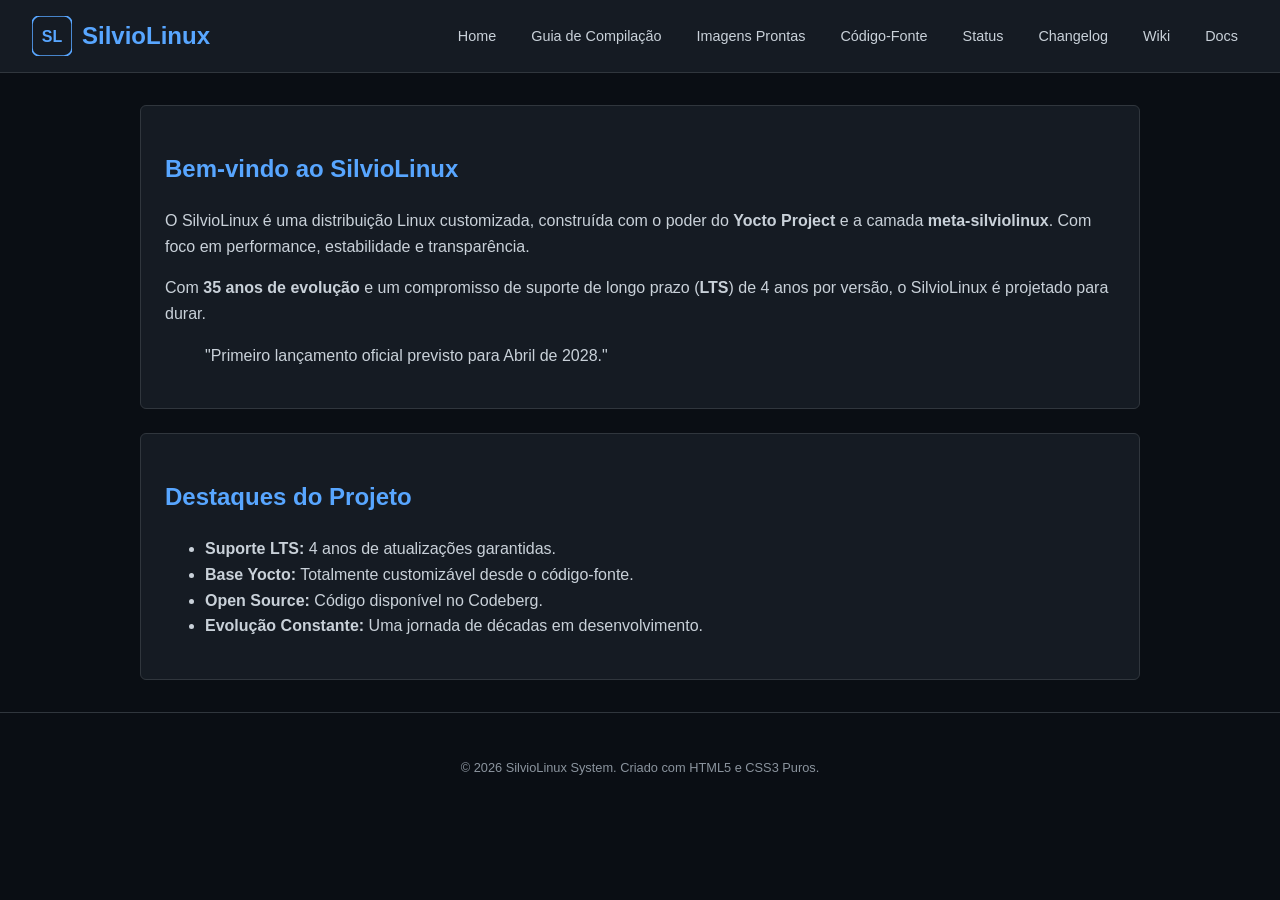
==== index.html @ 113509d0 "subi os arquivos do site" ====
<!DOCTYPE html>
<html lang="pt-br">
<head>
    <meta charset="UTF-8">
    <meta name="viewport" content="width=device-width, initial-scale=1.0">
    <title>SilvioLinux - Home</title>
    <link rel="stylesheet" href="css/style.css">
</head>
<body>
    <header>
        <a href="index.html" class="logo">
            <img src="img/logo.svg" alt="SL Logo" width="40">
            SilvioLinux
        </a>
        <nav>
            <ul>
                <li><a href="index.html">Home</a></li>
                <li><a href="compilation_guide.html">Guia de Compilação</a></li>
                <li><a href="download_images_precompileds.html">Imagens Prontas</a></li>
                <li><a href="download_sourcecode.html">Código-Fonte</a></li>
                <li><a href="status_silviolinux_versions.html">Status</a></li>
                <li><a href="changelog.html">Changelog</a></li>
                <li><a href="wiki.html">Wiki</a></li>
                <li><a href="docs.html">Docs</a></li>
            </ul>
        </nav>
    </header>

    <main>
        <section class="card">
            <h1>Bem-vindo ao SilvioLinux</h1>
            <p>O SilvioLinux é uma distribuição Linux customizada, construída com o poder do <strong>Yocto Project</strong> e a camada <strong>meta-silviolinux</strong>. Com foco em performance, estabilidade e transparência.</p>
            <p>Com <strong>35 anos de evolução</strong> e um compromisso de suporte de longo prazo (<strong>LTS</strong>) de 4 anos por versão, o SilvioLinux é projetado para durar.</p>
            <blockquote>"Primeiro lançamento oficial previsto para Abril de 2028."</blockquote>
        </section>

        <section class="card">
            <h2>Destaques do Projeto</h2>
            <ul>
                <li><strong>Suporte LTS:</strong> 4 anos de atualizações garantidas.</li>
                <li><strong>Base Yocto:</strong> Totalmente customizável desde o código-fonte.</li>
                <li><strong>Open Source:</strong> Código disponível no Codeberg.</li>
                <li><strong>Evolução Constante:</strong> Uma jornada de décadas em desenvolvimento.</li>
            </ul>
        </section>
    </main>

    <footer>
        <p>&copy; 2026 SilvioLinux System. Criado com HTML5 e CSS3 Puros.</p>
    </footer>
</body>
</html>
---- css/style.css ----
/* SilvioLinux Blue Dark Theme */
:root {
    --bg-color: #0a0e14;
    --header-bg: #151b23;
    --text-color: #c9d1d9;
    --accent-blue: #58a6ff;
    --accent-orange: #f0883e;
    --accent-red: #f85149;
    --border-color: #30363d;
    --nav-hover: #1f242c;
}

body {
    background-color: var(--bg-color);
    color: var(--text-color);
    font-family: -apple-system, BlinkMacSystemFont, "Segoe UI", Helvetica, Arial, sans-serif;
    margin: 0;
    line-height: 1.6;
}

header {
    background-color: var(--header-bg);
    border-bottom: 1px solid var(--border-color);
    padding: 1rem 2rem;
    display: flex;
    justify-content: space-between;
    align-items: center;
}

.logo {
    display: flex;
    align-items: center;
    gap: 10px;
    font-size: 1.5rem;
    font-weight: bold;
    color: var(--accent-blue);
    text-decoration: none;
}

nav ul {
    list-style: none;
    display: flex;
    gap: 15px;
    padding: 0;
    margin: 0;
    flex-wrap: wrap;
}

nav a {
    color: var(--text-color);
    text-decoration: none;
    font-size: 0.9rem;
    padding: 5px 10px;
    border-radius: 5px;
    transition: background 0.3s;
}

nav a:hover {
    background-color: var(--nav-hover);
    color: var(--accent-blue);
}

main {
    max-width: 1000px;
    margin: 2rem auto;
    padding: 0 2rem;
}

h1, h2, h3 {
    color: var(--accent-blue);
}

.card {
    background-color: var(--header-bg);
    border: 1px solid var(--border-color);
    border-radius: 6px;
    padding: 1.5rem;
    margin-bottom: 1.5rem;
}

table {
    width: 100%;
    border-collapse: collapse;
    margin: 1rem 0;
}

th, td {
    border: 1px solid var(--border-color);
    padding: 12px;
    text-align: left;
}

th {
    background-color: var(--nav-hover);
}

.status-active { color: var(--accent-blue); font-weight: bold; }
.status-eol { color: var(--accent-orange); font-weight: bold; }
.status-deprecated { color: var(--accent-red); font-weight: bold; }

footer {
    text-align: center;
    padding: 2rem;
    border-top: 1px solid var(--border-color);
    font-size: 0.8rem;
    color: #8b949e;
}

code {
    background-color: #161b22;
    padding: 2px 5px;
    border-radius: 3px;
    font-family: "SFMono-Regular", Consolas, "Liberation Mono", Menlo, monospace;
}

pre {
    background-color: #161b22;
    padding: 1rem;
    border-radius: 6px;
    overflow-x: auto;
    border: 1px solid var(--border-color);
}

.btn {
    display: inline-block;
    padding: 10px 20px;
    background-color: var(--accent-blue);
    color: #fff;
    text-decoration: none;
    border-radius: 6px;
    font-weight: bold;
    margin-top: 10px;
}

.btn:hover {
    background-color: #388bfd;
}
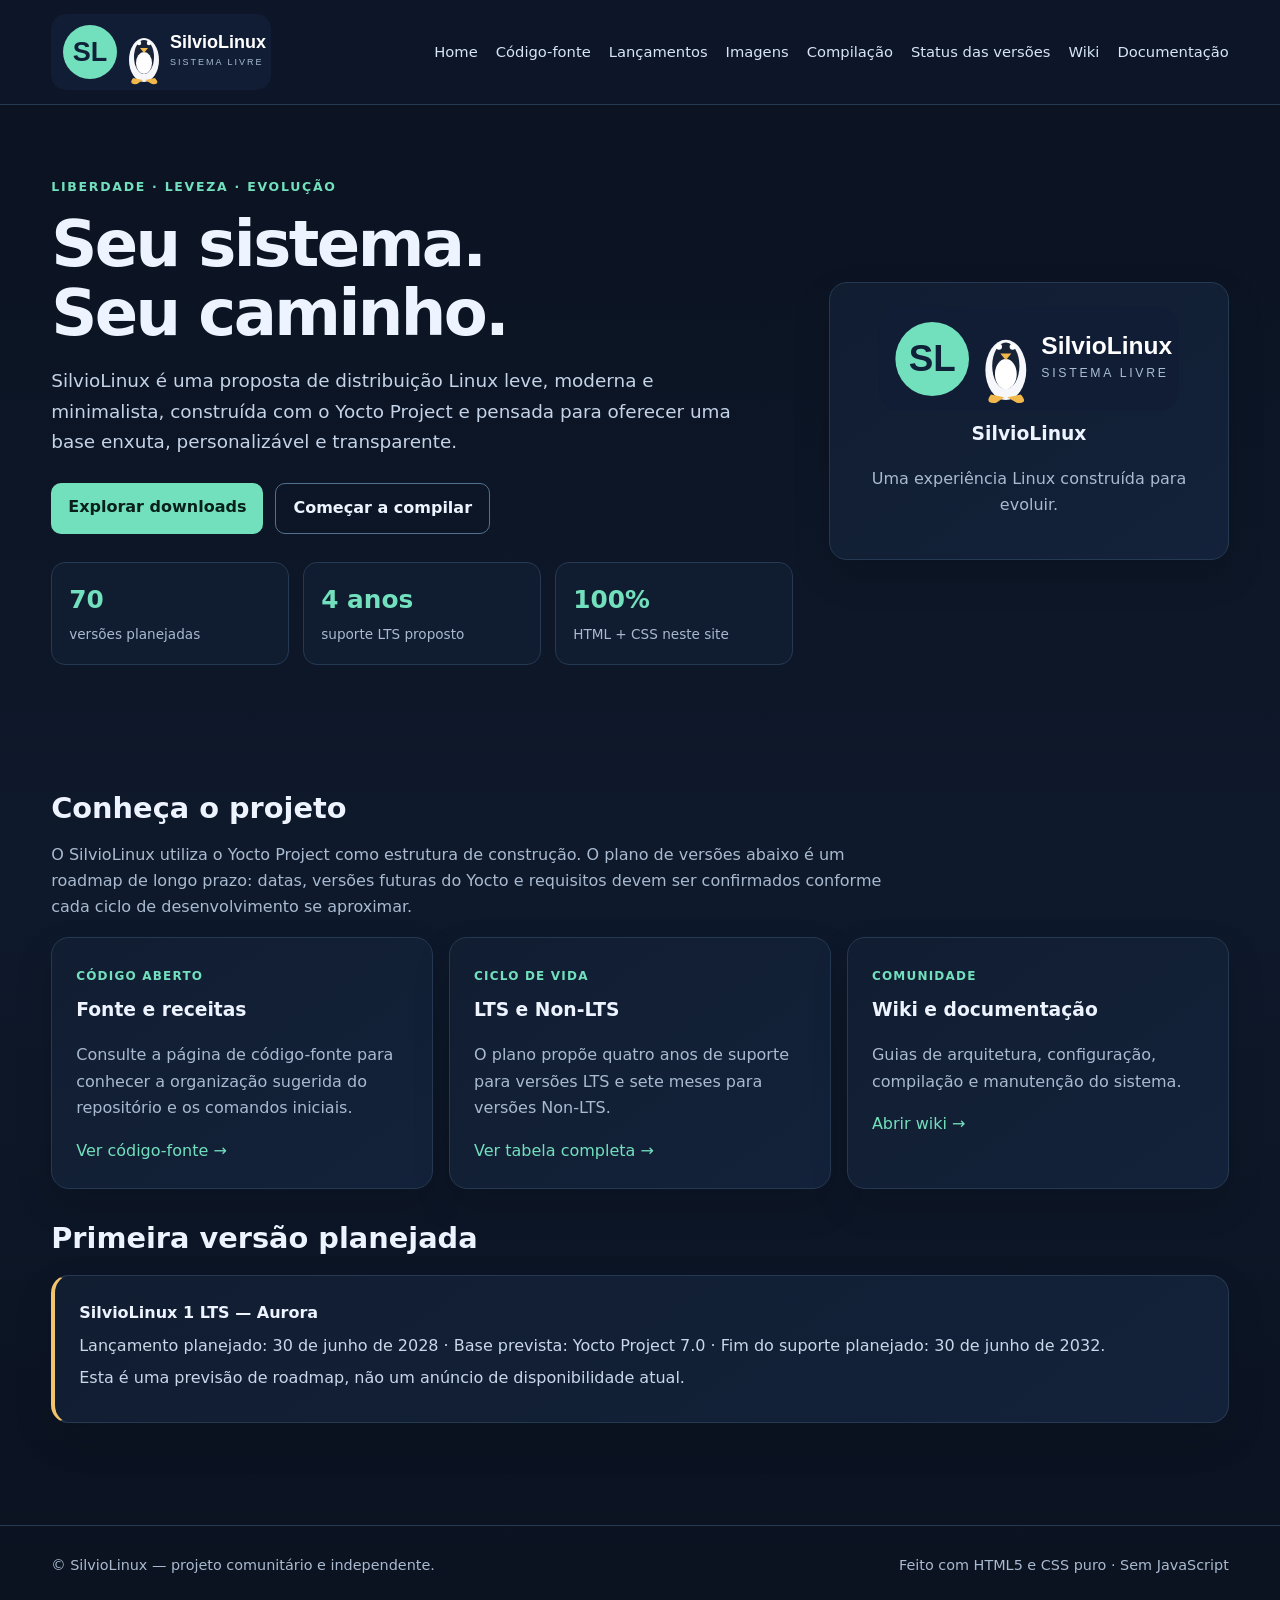
==== commit 7ee09bd6: "Add files via upload" ====
--- a/index.html
+++ b/index.html
@@ -1,52 +1,17 @@
-<!DOCTYPE html>
-<html lang="pt-br">
-<head>
-    <meta charset="UTF-8">
-    <meta name="viewport" content="width=device-width, initial-scale=1.0">
-    <title>SilvioLinux - Home</title>
-    <link rel="stylesheet" href="css/style.css">
-</head>
-<body>
-    <header>
-        <a href="index.html" class="logo">
-            <img src="img/logo.svg" alt="SL Logo" width="40">
-            SilvioLinux
-        </a>
-        <nav>
-            <ul>
-                <li><a href="index.html">Home</a></li>
-                <li><a href="compilation_guide.html">Guia de Compilação</a></li>
-                <li><a href="download_images_precompileds.html">Imagens Prontas</a></li>
-                <li><a href="download_sourcecode.html">Código-Fonte</a></li>
-                <li><a href="status_silviolinux_versions.html">Status</a></li>
-                <li><a href="changelog.html">Changelog</a></li>
-                <li><a href="wiki.html">Wiki</a></li>
-                <li><a href="docs.html">Docs</a></li>
-            </ul>
-        </nav>
-    </header>
-
-    <main>
-        <section class="card">
-            <h1>Bem-vindo ao SilvioLinux</h1>
-            <p>O SilvioLinux é uma distribuição Linux customizada, construída com o poder do <strong>Yocto Project</strong> e a camada <strong>meta-silviolinux</strong>. Com foco em performance, estabilidade e transparência.</p>
-            <p>Com <strong>35 anos de evolução</strong> e um compromisso de suporte de longo prazo (<strong>LTS</strong>) de 4 anos por versão, o SilvioLinux é projetado para durar.</p>
-            <blockquote>"Primeiro lançamento oficial previsto para Abril de 2028."</blockquote>
-        </section>
-
-        <section class="card">
-            <h2>Destaques do Projeto</h2>
-            <ul>
-                <li><strong>Suporte LTS:</strong> 4 anos de atualizações garantidas.</li>
-                <li><strong>Base Yocto:</strong> Totalmente customizável desde o código-fonte.</li>
-                <li><strong>Open Source:</strong> Código disponível no Codeberg.</li>
-                <li><strong>Evolução Constante:</strong> Uma jornada de décadas em desenvolvimento.</li>
-            </ul>
-        </section>
-    </main>
-
-    <footer>
-        <p>&copy; 2026 SilvioLinux System. Criado com HTML5 e CSS3 Puros.</p>
-    </footer>
-</body>
-</html>
+<!doctype html>
+<html lang="pt-BR">
+<head><meta charset="utf-8"><meta name="viewport" content="width=device-width, initial-scale=1">
+<meta name="description" content="Site oficial demonstrativo do SilvioLinux, sistema livre baseado no Yocto Project.">
+<title>Home | SilvioLinux</title><link rel="icon" href="assets/logo-silviolinux.svg" type="image/svg+xml"><link rel="stylesheet" href="assets/style.css"></head>
+<body><header class="topbar"><div class="wrap head"><a class="brand" href="index.html"><img src="assets/logo-silviolinux.svg" alt="SilvioLinux SL com Tux"></a><nav aria-label="Navegação principal"><a href="index.html" aria-current=page>Home</a><a href="download_sourcecode.html">Código-fonte</a><a href="changelog.html">Lançamentos</a><a href="download_images_precompileds.html">Imagens</a><a href="compilation_guide.html">Compilação</a><a href="status_silviolinux_versions.html">Status das versões</a><a href="wiki.html">Wiki</a><a href="docs.html">Documentação</a></nav></div></header>
+<section class="hero"><div class="wrap hero-grid"><div><div class="eyebrow">Liberdade · leveza · evolução</div>
+<h1>Seu sistema.<br>Seu caminho.</h1><p class="lead">SilvioLinux é uma proposta de distribuição Linux leve, moderna e minimalista, construída com o Yocto Project e pensada para oferecer uma base enxuta, personalizável e transparente.</p>
+<div class="actions"><a class="btn" href="download_images_precompileds.html">Explorar downloads</a><a class="btn secondary" href="compilation_guide.html">Começar a compilar</a></div>
+<div class="stats"><div class="stat"><strong>70</strong><span>versões planejadas</span></div><div class="stat"><strong>4 anos</strong><span>suporte LTS proposto</span></div><div class="stat"><strong>100%</strong><span>HTML + CSS neste site</span></div></div></div>
+<div class="hero-card"><img src="assets/logo-silviolinux.svg" alt="Marca SilvioLinux e mascote Tux"><h3>SilvioLinux</h3><p class="muted">Uma experiência Linux construída para evoluir.</p></div></div></section>
+<main class="wrap"><section class="section"><h2>Conheça o projeto</h2><p class="section-intro">O SilvioLinux utiliza o Yocto Project como estrutura de construção. O plano de versões abaixo é um roadmap de longo prazo: datas, versões futuras do Yocto e requisitos devem ser confirmados conforme cada ciclo de desenvolvimento se aproximar.</p>
+<div class="grid"><article class="card"><span class="tag">Código aberto</span><h3>Fonte e receitas</h3><p>Consulte a página de código-fonte para conhecer a organização sugerida do repositório e os comandos iniciais.</p><p><a href="download_sourcecode.html">Ver código-fonte →</a></p></article>
+<article class="card"><span class="tag">Ciclo de vida</span><h3>LTS e Non-LTS</h3><p>O plano propõe quatro anos de suporte para versões LTS e sete meses para versões Non-LTS.</p><p><a href="status_silviolinux_versions.html">Ver tabela completa →</a></p></article>
+<article class="card"><span class="tag">Comunidade</span><h3>Wiki e documentação</h3><p>Guias de arquitetura, configuração, compilação e manutenção do sistema.</p><p><a href="wiki.html">Abrir wiki →</a></p></article></div></section>
+<section class="section"><h2>Primeira versão planejada</h2><div class="notice"><strong>SilvioLinux 1 LTS — Aurora</strong><p>Lançamento planejado: 30 de junho de 2028 · Base prevista: Yocto Project 7.0 · Fim do suporte planejado: 30 de junho de 2032.</p><p>Esta é uma previsão de roadmap, não um anúncio de disponibilidade atual.</p></div></section></main>
+<footer><div class="wrap foot"><span>© SilvioLinux — projeto comunitário e independente.</span><span>Feito com HTML5 e CSS puro · Sem JavaScript</span></div></footer></body></html>
--- a/assets/style.css
+++ b/assets/style.css
@@ -0,0 +1,19 @@
+
+:root{--bg:#0b1220;--panel:#111d31;--panel2:#17263e;--text:#edf4ff;--muted:#a9bad0;--line:#263953;--mint:#72e0bd;--blue:#75aaff;--gold:#f2c46d}
+*{box-sizing:border-box}html{scroll-behavior:smooth}body{margin:0;background:linear-gradient(180deg,#0b1220,#0e192b 55%,#0b1220);color:var(--text);font:16px/1.65 system-ui,-apple-system,"Segoe UI",sans-serif}
+a{color:var(--mint);text-decoration:none}a:hover{text-decoration:underline}a:focus,button:focus{outline:3px solid var(--gold);outline-offset:3px}
+.wrap{width:min(1180px,92%);margin:auto}.topbar{border-bottom:1px solid var(--line);background:#0c1628}.head{display:flex;align-items:center;justify-content:space-between;gap:24px;padding:14px 0}.brand img{display:block;width:220px;height:76px}
+nav{display:flex;flex-wrap:wrap;gap:8px 18px;justify-content:flex-end}nav a{font-size:.92rem;color:#d7e5f7}
+.hero{padding:72px 0 58px}.hero-grid{display:grid;grid-template-columns:1.3fr .7fr;gap:36px;align-items:center}.eyebrow{color:var(--mint);font-weight:700;letter-spacing:.14em;text-transform:uppercase;font-size:.78rem}
+h1{font-size:clamp(2.3rem,5vw,4.4rem);line-height:1.08;margin:12px 0 18px;letter-spacing:-.04em}h2{font-size:1.8rem;line-height:1.2;margin:0 0 16px}h3{margin:0 0 8px}.lead{font-size:1.15rem;color:#c4d3e7;max-width:720px}.hero-card,.card,.notice{background:linear-gradient(145deg,var(--panel),#13223a);border:1px solid var(--line);border-radius:18px;padding:24px;box-shadow:0 16px 38px #0002}
+.hero-card{text-align:center}.hero-card img{width:min(100%,300px);height:auto}.stats{display:grid;grid-template-columns:repeat(3,1fr);gap:14px;margin-top:28px}.stat{padding:17px;border:1px solid var(--line);border-radius:14px;background:#101c30}.stat strong{display:block;font-size:1.55rem;color:var(--mint)}.stat span{font-size:.85rem;color:var(--muted)}
+.actions{display:flex;flex-wrap:wrap;gap:12px;margin-top:26px}.btn{display:inline-block;padding:11px 17px;border-radius:10px;background:var(--mint);color:#082018;font-weight:800}.btn.secondary{background:transparent;border:1px solid #54708f;color:var(--text)}
+main{padding:36px 0 70px}.section{margin:32px 0}.section-intro{color:var(--muted);max-width:850px}.grid{display:grid;grid-template-columns:repeat(3,1fr);gap:16px}.card p{color:var(--muted);margin-bottom:0}.card .tag{display:inline-block;color:var(--mint);font-size:.75rem;font-weight:800;letter-spacing:.1em;text-transform:uppercase;margin-bottom:9px}
+.page-head{padding:48px 0 24px}.page-head h1{font-size:clamp(2rem,4vw,3.2rem)}.crumb{color:var(--muted);font-size:.9rem}
+.notice{border-left:4px solid var(--gold);margin:20px 0}.notice p{margin:6px 0;color:#c9d7e9}
+.table-wrap{overflow-x:auto;border:1px solid var(--line);border-radius:14px;background:#101b2e}table{width:100%;border-collapse:collapse;min-width:1120px;font-size:.88rem}th,td{padding:11px 12px;border-bottom:1px solid var(--line);text-align:left;vertical-align:top}th{background:#192a43;color:#dceaff;position:sticky;top:0}tbody tr:hover{background:#172740}.pill{display:inline-block;border-radius:99px;padding:2px 9px;font-size:.75rem;font-weight:800}.lts{background:#1e5a4a;color:#a9ffe0}.non{background:#354b6d;color:#d5e5ff}
+pre,code{font-family:ui-monospace,SFMono-Regular,Consolas,monospace}pre{white-space:pre-wrap;overflow-wrap:anywhere;background:#07101e;border:1px solid var(--line);padding:16px;border-radius:12px;color:#d6e8ff}
+footer{border-top:1px solid var(--line);padding:28px 0;color:var(--muted);font-size:.9rem}.foot{display:flex;justify-content:space-between;gap:18px;flex-wrap:wrap}
+ul{padding-left:22px}li{margin:6px 0}.muted{color:var(--muted)}.two-col{display:grid;grid-template-columns:1fr 1fr;gap:18px}
+@media(max-width:800px){.head{align-items:flex-start;flex-direction:column}.hero-grid,.grid,.two-col{grid-template-columns:1fr}.hero{padding-top:42px}.stats{grid-template-columns:1fr}.hero-card{max-width:420px}}
+@media(prefers-reduced-motion:reduce){html{scroll-behavior:auto}}
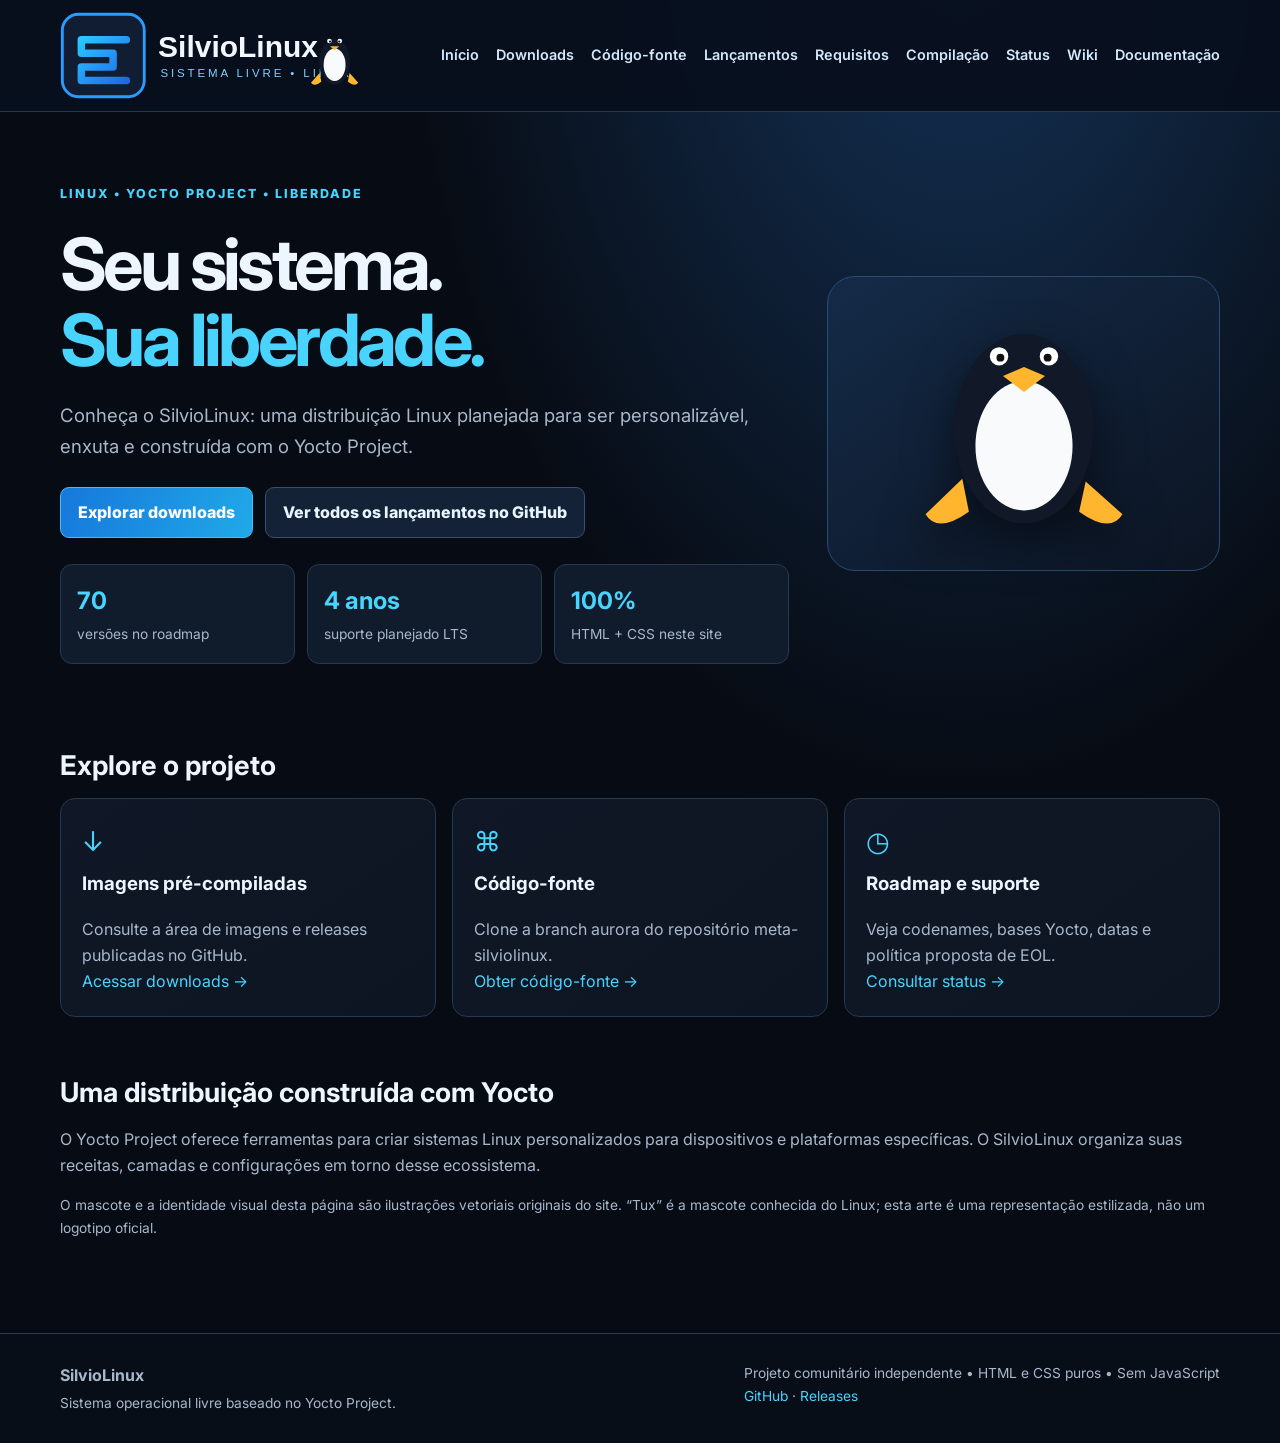
==== commit d2802d56: "Add files via upload" ====
--- a/index.html
+++ b/index.html
@@ -1,17 +1,10 @@
 <!doctype html>
-<html lang="pt-BR">
-<head><meta charset="utf-8"><meta name="viewport" content="width=device-width, initial-scale=1">
-<meta name="description" content="Site oficial demonstrativo do SilvioLinux, sistema livre baseado no Yocto Project.">
-<title>Home | SilvioLinux</title><link rel="icon" href="assets/logo-silviolinux.svg" type="image/svg+xml"><link rel="stylesheet" href="assets/style.css"></head>
-<body><header class="topbar"><div class="wrap head"><a class="brand" href="index.html"><img src="assets/logo-silviolinux.svg" alt="SilvioLinux SL com Tux"></a><nav aria-label="Navegação principal"><a href="index.html" aria-current=page>Home</a><a href="download_sourcecode.html">Código-fonte</a><a href="changelog.html">Lançamentos</a><a href="download_images_precompileds.html">Imagens</a><a href="compilation_guide.html">Compilação</a><a href="status_silviolinux_versions.html">Status das versões</a><a href="wiki.html">Wiki</a><a href="docs.html">Documentação</a></nav></div></header>
-<section class="hero"><div class="wrap hero-grid"><div><div class="eyebrow">Liberdade · leveza · evolução</div>
-<h1>Seu sistema.<br>Seu caminho.</h1><p class="lead">SilvioLinux é uma proposta de distribuição Linux leve, moderna e minimalista, construída com o Yocto Project e pensada para oferecer uma base enxuta, personalizável e transparente.</p>
-<div class="actions"><a class="btn" href="download_images_precompileds.html">Explorar downloads</a><a class="btn secondary" href="compilation_guide.html">Começar a compilar</a></div>
-<div class="stats"><div class="stat"><strong>70</strong><span>versões planejadas</span></div><div class="stat"><strong>4 anos</strong><span>suporte LTS proposto</span></div><div class="stat"><strong>100%</strong><span>HTML + CSS neste site</span></div></div></div>
-<div class="hero-card"><img src="assets/logo-silviolinux.svg" alt="Marca SilvioLinux e mascote Tux"><h3>SilvioLinux</h3><p class="muted">Uma experiência Linux construída para evoluir.</p></div></div></section>
-<main class="wrap"><section class="section"><h2>Conheça o projeto</h2><p class="section-intro">O SilvioLinux utiliza o Yocto Project como estrutura de construção. O plano de versões abaixo é um roadmap de longo prazo: datas, versões futuras do Yocto e requisitos devem ser confirmados conforme cada ciclo de desenvolvimento se aproximar.</p>
-<div class="grid"><article class="card"><span class="tag">Código aberto</span><h3>Fonte e receitas</h3><p>Consulte a página de código-fonte para conhecer a organização sugerida do repositório e os comandos iniciais.</p><p><a href="download_sourcecode.html">Ver código-fonte →</a></p></article>
-<article class="card"><span class="tag">Ciclo de vida</span><h3>LTS e Non-LTS</h3><p>O plano propõe quatro anos de suporte para versões LTS e sete meses para versões Non-LTS.</p><p><a href="status_silviolinux_versions.html">Ver tabela completa →</a></p></article>
-<article class="card"><span class="tag">Comunidade</span><h3>Wiki e documentação</h3><p>Guias de arquitetura, configuração, compilação e manutenção do sistema.</p><p><a href="wiki.html">Abrir wiki →</a></p></article></div></section>
-<section class="section"><h2>Primeira versão planejada</h2><div class="notice"><strong>SilvioLinux 1 LTS — Aurora</strong><p>Lançamento planejado: 30 de junho de 2028 · Base prevista: Yocto Project 7.0 · Fim do suporte planejado: 30 de junho de 2032.</p><p>Esta é uma previsão de roadmap, não um anúncio de disponibilidade atual.</p></div></section></main>
-<footer><div class="wrap foot"><span>© SilvioLinux — projeto comunitário e independente.</span><span>Feito com HTML5 e CSS puro · Sem JavaScript</span></div></footer></body></html>+<html lang="pt-BR"><head><meta charset="utf-8"><meta name="viewport" content="width=device-width, initial-scale=1">
+<meta name="description" content="Site oficial do SilvioLinux em português brasileiro."><meta name="theme-color" content="#070b13"><title>Início | SilvioLinux</title>
+<link rel="icon" type="image/svg+xml" href="assets/favicon.svg"><link rel="stylesheet" href="css/style.css"></head>
+<body><header><div class="wrap top"><a class="brand" href="index.html" aria-label="SilvioLinux - página inicial"><img src="assets/logo-silviolinux.svg" alt="Logo SilvioLinux SL com mascote Tux"></a><nav aria-label="Navegação principal"><a href="index.html">Início</a><a href="download_images_precompileds.html">Downloads</a><a href="download_sourcecode.html">Código-fonte</a><a href="changelog.html">Lançamentos</a><a href="requirements.html">Requisitos</a><a href="compilation_guide.html">Compilação</a><a href="status_silviolinux_versions.html">Status</a><a href="wiki.html">Wiki</a><a href="docs.html">Documentação</a></nav></div></header><main class="wrap"><div class="hero"><div><div class="eyebrow">Linux • Yocto Project • Liberdade</div><h1>Seu sistema.<br><span style="color:#48d4ff">Sua liberdade.</span></h1><p class="lead">Conheça o SilvioLinux: uma distribuição Linux planejada para ser personalizável, enxuta e construída com o Yocto Project.</p><div class="actions"><a class="btn" href="download_images_precompileds.html">Explorar downloads</a><a class="btn secondary" href="https://github.com/silvionetoes627/meta-silviolinux/releases">Ver todos os lançamentos no GitHub</a></div><div class="stats"><div class="stat"><strong>70</strong><span class="small">versões no roadmap</span></div><div class="stat"><strong>4 anos</strong><span class="small">suporte planejado LTS</span></div><div class="stat"><strong>100%</strong><span class="small">HTML + CSS neste site</span></div></div></div><div class="mascot"><img src="assets/tux-silviolinux.svg" alt="Mascote pinguim do SilvioLinux"></div></div>
+<section><h2>Explore o projeto</h2><div class="grid">
+<div class="card"><div class="symbol">↓</div><h3>Imagens pré-compiladas</h3><p>Consulte a área de imagens e releases publicadas no GitHub.</p><a href="download_images_precompileds.html">Acessar downloads →</a></div>
+<div class="card"><div class="symbol">⌘</div><h3>Código-fonte</h3><p>Clone a branch aurora do repositório meta-silviolinux.</p><a href="download_sourcecode.html">Obter código-fonte →</a></div>
+<div class="card"><div class="symbol">◷</div><h3>Roadmap e suporte</h3><p>Veja codenames, bases Yocto, datas e política proposta de EOL.</p><a href="status_silviolinux_versions.html">Consultar status →</a></div></div></section>
+<section><h2>Uma distribuição construída com Yocto</h2><p>O Yocto Project oferece ferramentas para criar sistemas Linux personalizados para dispositivos e plataformas específicas. O SilvioLinux organiza suas receitas, camadas e configurações em torno desse ecossistema.</p><p class="small">O mascote e a identidade visual desta página são ilustrações vetoriais originais do site. “Tux” é a mascote conhecida do Linux; esta arte é uma representação estilizada, não um logotipo oficial.</p></section></main><footer><div class="wrap foot"><div><strong>SilvioLinux</strong><br><span class="small">Sistema operacional livre baseado no Yocto Project.</span></div><div class="small">Projeto comunitário independente • HTML e CSS puros • Sem JavaScript<br><a href="https://github.com/silvionetoes627/meta-silviolinux">GitHub</a> · <a href="https://github.com/silvionetoes627/meta-silviolinux/releases">Releases</a></div></div></footer></body></html>
--- a/css/style.css
+++ b/css/style.css
@@ -0,0 +1,18 @@
+@import url('https://fonts.googleapis.com/css2?family=Inter:wght@400;500;600;700;800&display=swap');
+:root{color-scheme:dark;--bg:#070b13;--panel:#101827;--panel2:#142238;--line:#263951;--text:#edf5ff;--muted:#a8b8cc;--blue:#2196f3;--cyan:#48d4ff;--green:#48d597;--gold:#ffc766}
+*{box-sizing:border-box}html{scroll-behavior:smooth}body{margin:0;background:radial-gradient(ellipse at 75% -10%,#15355b 0,transparent 42%),var(--bg);color:var(--text);font:16px/1.65 Inter,system-ui,sans-serif}
+a{color:var(--cyan);text-decoration:none}a:hover{text-decoration:underline;color:#fff}.wrap{width:min(1160px,92%);margin:auto}
+header{border-bottom:1px solid var(--line);background:#080f1deF;position:sticky;top:0;z-index:5;backdrop-filter:blur(12px)}
+.top{display:flex;align-items:center;justify-content:space-between;gap:24px;padding:12px 0}.brand img{display:block;width:min(300px,55vw);height:auto}
+nav{display:flex;flex-wrap:wrap;gap:7px 17px;justify-content:flex-end}nav a{font-size:.9rem;color:#d5e7fa;font-weight:600}
+.hero{padding:72px 0 56px;display:grid;grid-template-columns:1.3fr .7fr;gap:38px;align-items:center}.eyebrow{color:var(--cyan);font-weight:800;text-transform:uppercase;letter-spacing:.16em;font-size:.78rem}
+h1{font-size:clamp(2.4rem,6vw,4.5rem);line-height:1.06;letter-spacing:-.05em;margin:.3em 0}h2{font-size:1.7rem;line-height:1.2;margin:0 0 16px}h3{margin:.2em 0 .5em}p{color:var(--muted)}.lead{font-size:1.16rem;max-width:720px}
+.actions{display:flex;flex-wrap:wrap;gap:12px;margin:26px 0}.btn{display:inline-block;padding:11px 17px;border-radius:9px;background:linear-gradient(110deg,#1678db,#20a9e8);color:white;font-weight:800;border:1px solid #49baff}.btn.secondary{background:#142238;border-color:#35516f;color:#e6f5ff}.btn:hover{text-decoration:none;filter:brightness(1.15)}
+.mascot{display:flex;justify-content:center;align-items:center;background:linear-gradient(145deg,#142b48,#0c1422);border:1px solid #2b4c70;border-radius:28px;padding:28px;min-height:280px}.mascot img{width:min(210px,75%);filter:drop-shadow(0 18px 24px #0008)}
+section{padding:30px 0}.grid{display:grid;grid-template-columns:repeat(3,1fr);gap:16px}.card{background:linear-gradient(145deg,var(--panel),#0d1522);border:1px solid var(--line);border-radius:15px;padding:21px}.card p{margin-bottom:0}.card .symbol{font-size:1.7rem;color:var(--cyan)}
+.pagehead{padding:46px 0 22px}.pagehead h1{font-size:clamp(2.1rem,4vw,3.2rem)}.notice{border-left:4px solid var(--gold);background:#211c13;padding:14px 18px;border-radius:0 10px 10px 0;color:#f7e4bd;margin:18px 0}.note{border-left:4px solid var(--cyan);background:#102237;padding:14px 18px;border-radius:0 10px 10px 0;color:#d6eaff;margin:18px 0}
+.table-wrap{overflow-x:auto;border:1px solid var(--line);border-radius:12px;margin:18px 0 30px;background:#0c1420}table{border-collapse:collapse;width:100%;min-width:760px;font-size:.9rem}th,td{text-align:left;padding:11px 13px;border-bottom:1px solid #203047;vertical-align:top}th{background:#172840;color:#e9f6ff;position:sticky;top:0}tr:hover td{background:#111f31}.tag{display:inline-block;border-radius:30px;padding:2px 9px;font-size:.75rem;font-weight:800}.lts{background:#164b3d;color:#a9ffdc}.non{background:#3b304e;color:#e4d0ff}
+pre,code{font-family:ui-monospace,SFMono-Regular,Consolas,monospace}pre{overflow:auto;padding:18px;background:#050a11;border:1px solid var(--line);border-radius:10px;color:#b9f3d7}code{color:#9ee7ff}
+footer{border-top:1px solid var(--line);margin-top:50px;padding:28px 0;color:var(--muted);background:#080e18}footer .foot{display:flex;justify-content:space-between;gap:20px;flex-wrap:wrap}
+ul{color:var(--muted)}li{margin:.35em 0}.small{font-size:.86rem;color:var(--muted)}.stats{display:grid;grid-template-columns:repeat(3,1fr);gap:12px;margin-top:22px}.stat{padding:16px;border:1px solid var(--line);border-radius:12px;background:#101c2c}.stat strong{display:block;font-size:1.5rem;color:var(--cyan)}
+@media(max-width:780px){.top{align-items:flex-start;flex-direction:column}.hero{grid-template-columns:1fr;padding-top:44px}.grid{grid-template-columns:1fr}.stats{grid-template-columns:1fr}nav{justify-content:flex-start}.mascot{min-height:200px}}
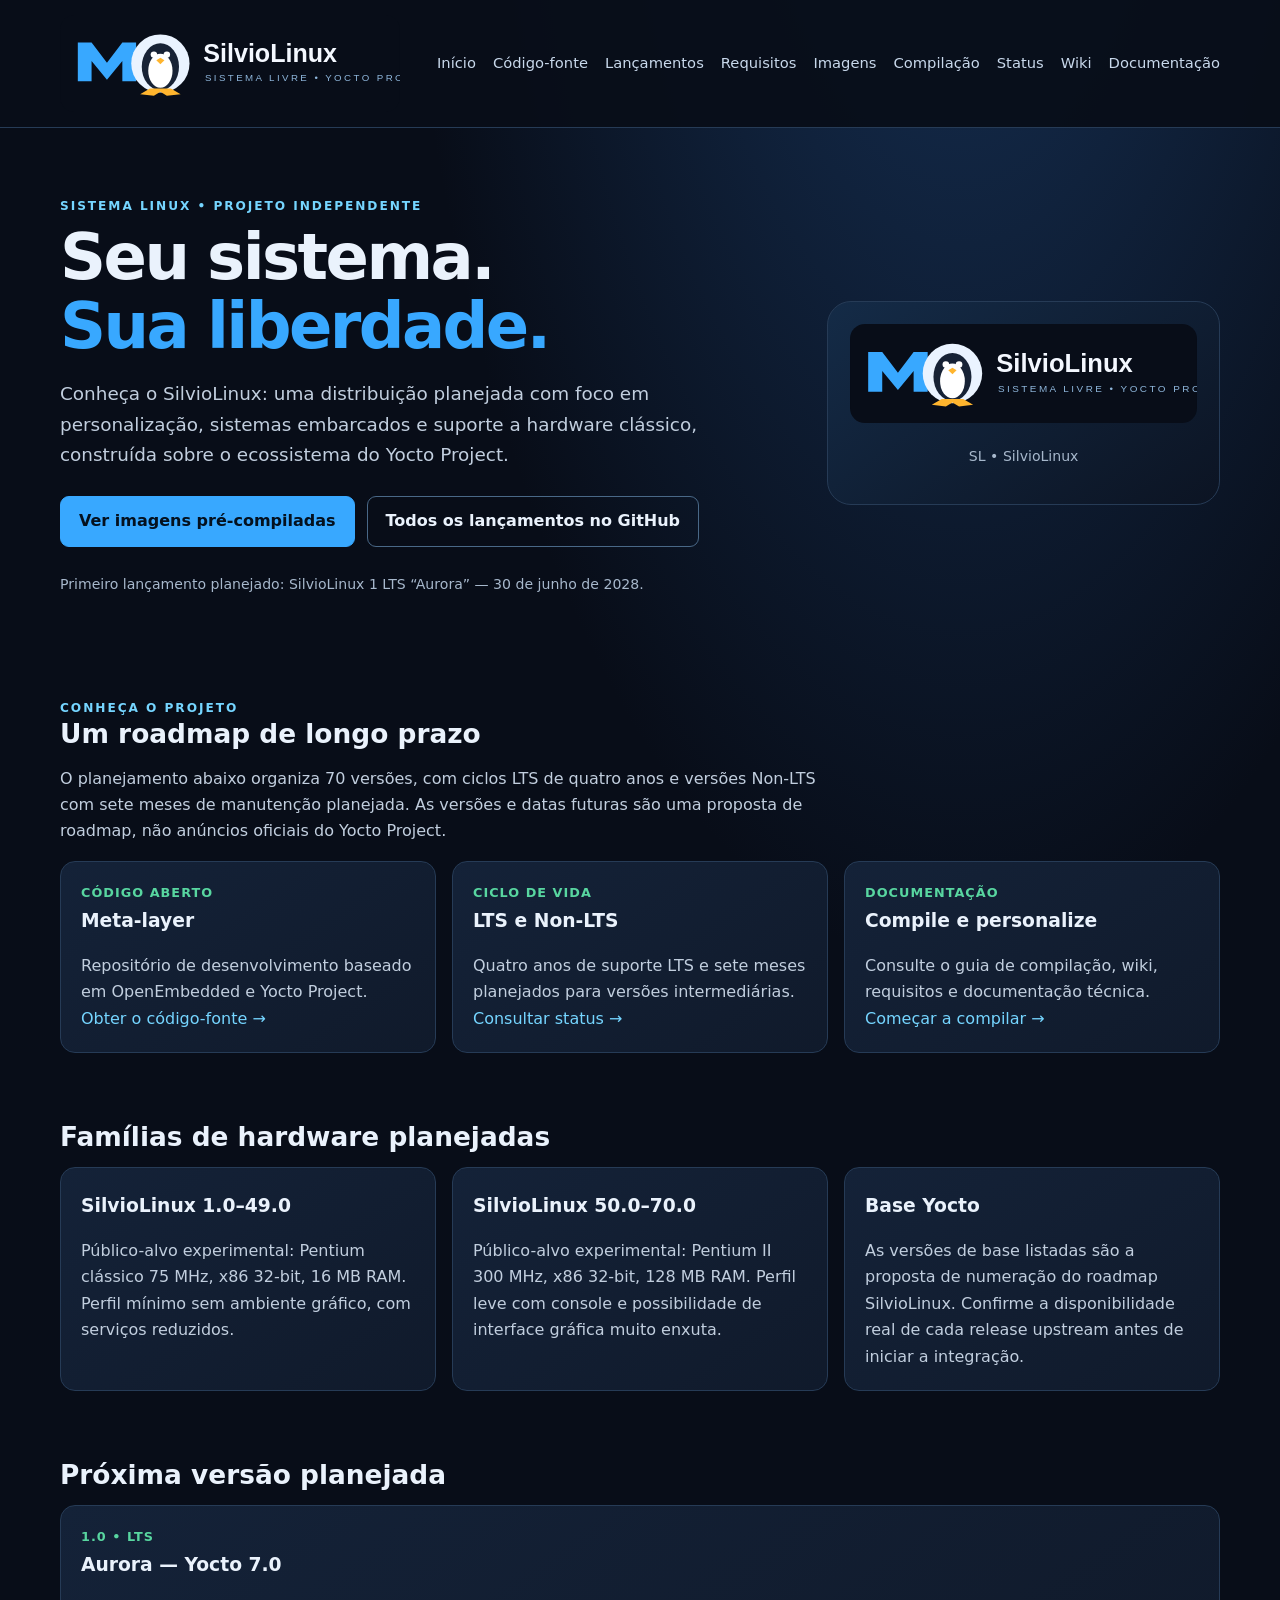
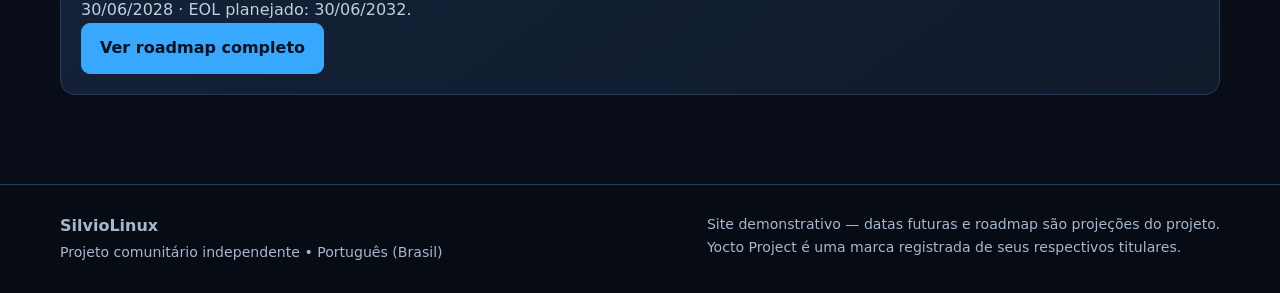
==== commit 5b6f457e: "Add files via upload" ====
--- a/index.html
+++ b/index.html
@@ -1,10 +1,8 @@
 <!doctype html>
-<html lang="pt-BR"><head><meta charset="utf-8"><meta name="viewport" content="width=device-width, initial-scale=1">
-<meta name="description" content="Site oficial do SilvioLinux em português brasileiro."><meta name="theme-color" content="#070b13"><title>Início | SilvioLinux</title>
-<link rel="icon" type="image/svg+xml" href="assets/favicon.svg"><link rel="stylesheet" href="css/style.css"></head>
-<body><header><div class="wrap top"><a class="brand" href="index.html" aria-label="SilvioLinux - página inicial"><img src="assets/logo-silviolinux.svg" alt="Logo SilvioLinux SL com mascote Tux"></a><nav aria-label="Navegação principal"><a href="index.html">Início</a><a href="download_images_precompileds.html">Downloads</a><a href="download_sourcecode.html">Código-fonte</a><a href="changelog.html">Lançamentos</a><a href="requirements.html">Requisitos</a><a href="compilation_guide.html">Compilação</a><a href="status_silviolinux_versions.html">Status</a><a href="wiki.html">Wiki</a><a href="docs.html">Documentação</a></nav></div></header><main class="wrap"><div class="hero"><div><div class="eyebrow">Linux • Yocto Project • Liberdade</div><h1>Seu sistema.<br><span style="color:#48d4ff">Sua liberdade.</span></h1><p class="lead">Conheça o SilvioLinux: uma distribuição Linux planejada para ser personalizável, enxuta e construída com o Yocto Project.</p><div class="actions"><a class="btn" href="download_images_precompileds.html">Explorar downloads</a><a class="btn secondary" href="https://github.com/silvionetoes627/meta-silviolinux/releases">Ver todos os lançamentos no GitHub</a></div><div class="stats"><div class="stat"><strong>70</strong><span class="small">versões no roadmap</span></div><div class="stat"><strong>4 anos</strong><span class="small">suporte planejado LTS</span></div><div class="stat"><strong>100%</strong><span class="small">HTML + CSS neste site</span></div></div></div><div class="mascot"><img src="assets/tux-silviolinux.svg" alt="Mascote pinguim do SilvioLinux"></div></div>
-<section><h2>Explore o projeto</h2><div class="grid">
-<div class="card"><div class="symbol">↓</div><h3>Imagens pré-compiladas</h3><p>Consulte a área de imagens e releases publicadas no GitHub.</p><a href="download_images_precompileds.html">Acessar downloads →</a></div>
-<div class="card"><div class="symbol">⌘</div><h3>Código-fonte</h3><p>Clone a branch aurora do repositório meta-silviolinux.</p><a href="download_sourcecode.html">Obter código-fonte →</a></div>
-<div class="card"><div class="symbol">◷</div><h3>Roadmap e suporte</h3><p>Veja codenames, bases Yocto, datas e política proposta de EOL.</p><a href="status_silviolinux_versions.html">Consultar status →</a></div></div></section>
-<section><h2>Uma distribuição construída com Yocto</h2><p>O Yocto Project oferece ferramentas para criar sistemas Linux personalizados para dispositivos e plataformas específicas. O SilvioLinux organiza suas receitas, camadas e configurações em torno desse ecossistema.</p><p class="small">O mascote e a identidade visual desta página são ilustrações vetoriais originais do site. “Tux” é a mascote conhecida do Linux; esta arte é uma representação estilizada, não um logotipo oficial.</p></section></main><footer><div class="wrap foot"><div><strong>SilvioLinux</strong><br><span class="small">Sistema operacional livre baseado no Yocto Project.</span></div><div class="small">Projeto comunitário independente • HTML e CSS puros • Sem JavaScript<br><a href="https://github.com/silvionetoes627/meta-silviolinux">GitHub</a> · <a href="https://github.com/silvionetoes627/meta-silviolinux/releases">Releases</a></div></div></footer></body></html>+<html lang="pt-BR"><head><meta charset="utf-8"><meta name="viewport" content="width=device-width,initial-scale=1"><meta name="description" content="Site oficial do projeto SilvioLinux."><title>Início | SilvioLinux</title><link rel="icon" type="image/svg+xml" href="favicon.svg"><link rel="stylesheet" href="style.css"></head>
+<body><header><div class="container head"><a class="brand" href="index.html"><img src="assets/logo-silviolinux.svg" alt="SilvioLinux — logo SL com o mascote Tux"></a><nav aria-label="Navegação principal"><a href="index.html">Início</a><a href="download_sourcecode.html">Código-fonte</a><a href="changelog.html">Lançamentos</a><a href="requirements.html">Requisitos</a><a href="download_images_precompileds.html">Imagens</a><a href="compilation_guide.html">Compilação</a><a href="status_silviolinux_versions.html">Status</a><a href="wiki.html">Wiki</a><a href="docs.html">Documentação</a></nav></div></header>
+<main class="container">
+<div class="hero"><div><div class="eyebrow">Sistema Linux • Projeto independente</div><h1>Seu sistema.<br><span style="color:var(--blue)">Sua liberdade.</span></h1><p class="lead">Conheça o SilvioLinux: uma distribuição planejada com foco em personalização, sistemas embarcados e suporte a hardware clássico, construída sobre o ecossistema do Yocto Project.</p><div class="actions"><a class="btn" href="download_images_precompileds.html">Ver imagens pré-compiladas</a><a class="btn secondary" href="https://github.com/silvionetoes627/meta-silviolinux/releases">Todos os lançamentos no GitHub</a></div><p class="small">Primeiro lançamento planejado: SilvioLinux 1 LTS “Aurora” — 30 de junho de 2028.</p></div><div class="hero-art"><img src="assets/logo-silviolinux.svg" alt="Logo do SilvioLinux com símbolo SL e Tux"><p class="small">SL • SilvioLinux</p></div></div>
+<section><div class="section-intro"><div class="eyebrow">Conheça o projeto</div><h2>Um roadmap de longo prazo</h2><p>O planejamento abaixo organiza 70 versões, com ciclos LTS de quatro anos e versões Non-LTS com sete meses de manutenção planejada. As versões e datas futuras são uma proposta de roadmap, não anúncios oficiais do Yocto Project.</p></div><div class="cards"><article class="card"><div class="tag">Código aberto</div><h3>Meta-layer</h3><p>Repositório de desenvolvimento baseado em OpenEmbedded e Yocto Project.</p><a href="download_sourcecode.html">Obter o código-fonte →</a></article><article class="card"><div class="tag">Ciclo de vida</div><h3>LTS e Non-LTS</h3><p>Quatro anos de suporte LTS e sete meses planejados para versões intermediárias.</p><a href="status_silviolinux_versions.html">Consultar status →</a></article><article class="card"><div class="tag">Documentação</div><h3>Compile e personalize</h3><p>Consulte o guia de compilação, wiki, requisitos e documentação técnica.</p><a href="compilation_guide.html">Começar a compilar →</a></article></div></section>
+<section><h2>Famílias de hardware planejadas</h2><div class="cards"><article class="card"><h3>SilvioLinux 1.0–49.0</h3><p>Público-alvo experimental: Pentium clássico 75 MHz, x86 32-bit, 16 MB RAM. Perfil mínimo sem ambiente gráfico, com serviços reduzidos.</p></article><article class="card"><h3>SilvioLinux 50.0–70.0</h3><p>Público-alvo experimental: Pentium II 300 MHz, x86 32-bit, 128 MB RAM. Perfil leve com console e possibilidade de interface gráfica muito enxuta.</p></article><article class="card"><h3>Base Yocto</h3><p>As versões de base listadas são a proposta de numeração do roadmap SilvioLinux. Confirme a disponibilidade real de cada release upstream antes de iniciar a integração.</p></article></div></section>
+<section><h2>Próxima versão planejada</h2><div class="card"><div class="tag">1.0 • LTS</div><h3>Aurora — Yocto 7.0</h3><p>30/06/2028 · EOL planejado: 30/06/2032.</p><a class="btn" href="changelog.html">Ver roadmap completo</a></div></section></main><footer><div class="container foot"><div><strong>SilvioLinux</strong><br><span class="small">Projeto comunitário independente • Português (Brasil)</span></div><div class="small">Site demonstrativo — datas futuras e roadmap são projeções do projeto.<br>Yocto Project é uma marca registrada de seus respectivos titulares.</div></div></footer></body></html>
--- a/style.css
+++ b/style.css
@@ -0,0 +1,15 @@
+@charset "UTF-8";
+:root{color-scheme:dark;--bg:#080d18;--panel:#101a2b;--panel2:#142238;--line:#263b56;--text:#eaf2fc;--muted:#a7b8cc;--blue:#38a8ff;--cyan:#75d5ff;--green:#58d6a0}
+*{box-sizing:border-box}html{scroll-behavior:smooth}body{margin:0;background:radial-gradient(ellipse at 75% -20%,#17345b 0,transparent 42%),var(--bg);color:var(--text);font:16px/1.65 system-ui,-apple-system,"Segoe UI",sans-serif}
+a{color:var(--cyan);text-decoration:none}a:hover{text-decoration:underline;color:#fff}.container{width:min(1160px,92%);margin:auto}
+header{border-bottom:1px solid var(--line);background:#080d18ed;position:relative}.head{display:flex;align-items:center;justify-content:space-between;gap:24px;padding:15px 0}.brand img{display:block;width:min(340px,65vw);height:auto}
+nav{display:flex;flex-wrap:wrap;gap:8px 17px;justify-content:flex-end}nav a{font-size:.92rem;color:#c8d8eb}
+.hero{padding:68px 0 54px;display:grid;grid-template-columns:1.3fr .7fr;gap:38px;align-items:center}.eyebrow{color:var(--cyan);text-transform:uppercase;letter-spacing:.16em;font-size:.76rem;font-weight:800}
+h1{font-size:clamp(2.2rem,5vw,4.3rem);line-height:1.08;margin:.4rem 0 1rem;letter-spacing:-.04em}h2{font-size:1.65rem;line-height:1.2;margin:0 0 14px}h3{margin:.2rem 0 .5rem}p{color:#c1cede}.lead{font-size:1.15rem;max-width:720px}.hero-art{background:linear-gradient(145deg,#142b47,#0c1423);border:1px solid var(--line);border-radius:24px;padding:22px;text-align:center}.hero-art img{width:100%;max-width:360px}
+.actions{display:flex;flex-wrap:wrap;gap:12px;margin:26px 0}.btn{display:inline-block;padding:11px 18px;border-radius:9px;background:var(--blue);color:#04111f;font-weight:800;border:1px solid var(--blue)}.btn.secondary{background:transparent;color:var(--text);border-color:#496887}.btn:hover{text-decoration:none;filter:brightness(1.12)}
+section{padding:34px 0}.section-intro{max-width:780px}.cards{display:grid;grid-template-columns:repeat(3,1fr);gap:16px}.card{background:linear-gradient(145deg,var(--panel2),var(--panel));border:1px solid var(--line);border-radius:15px;padding:20px}.card p{margin-bottom:0}.tag{color:var(--green);font-size:.8rem;font-weight:800;text-transform:uppercase;letter-spacing:.08em}
+.notice{padding:16px 18px;background:#13243a;border-left:4px solid var(--blue);border-radius:8px;color:#d4e2f2;margin:20px 0}.warning{border-left-color:#e5b75a}.table-wrap{overflow-x:auto;border:1px solid var(--line);border-radius:12px;margin:18px 0 30px}table{border-collapse:collapse;width:100%;min-width:900px;background:#0d1726;font-size:.9rem}th,td{padding:10px 12px;text-align:left;border-bottom:1px solid #22364e;white-space:nowrap}th{background:#172941;color:#d9eaff;position:sticky;top:0}tbody tr:hover{background:#14243a}.pill{display:inline-block;padding:2px 8px;border-radius:20px;font-size:.75rem;font-weight:800}.lts{background:#164b3e;color:#a5f3d1}.nonlts{background:#35435a;color:#d4e2f2}
+pre,code{font-family:ui-monospace,SFMono-Regular,Consolas,monospace}pre{overflow:auto;background:#050a12;border:1px solid var(--line);padding:17px;border-radius:10px;color:#a9e5ff}code{color:#a9e5ff}.page-head{padding:45px 0 20px}.page-head h1{font-size:clamp(2rem,4vw,3.2rem)}.content{max-width:920px}.content li{margin:.45rem 0;color:#c1cede}.content h2{margin-top:30px}
+footer{margin-top:55px;border-top:1px solid var(--line);background:#070b13;padding:28px 0;color:var(--muted)}.foot{display:flex;justify-content:space-between;gap:20px;flex-wrap:wrap}.small{font-size:.88rem;color:var(--muted)}
+@media(max-width:800px){.head{align-items:flex-start;flex-direction:column}.hero{grid-template-columns:1fr;padding-top:42px}.hero-art{max-width:420px}.cards{grid-template-columns:1fr 1fr}}
+@media(max-width:540px){nav{justify-content:flex-start}.cards{grid-template-columns:1fr}.btn{width:100%;text-align:center}.hero{gap:20px}}
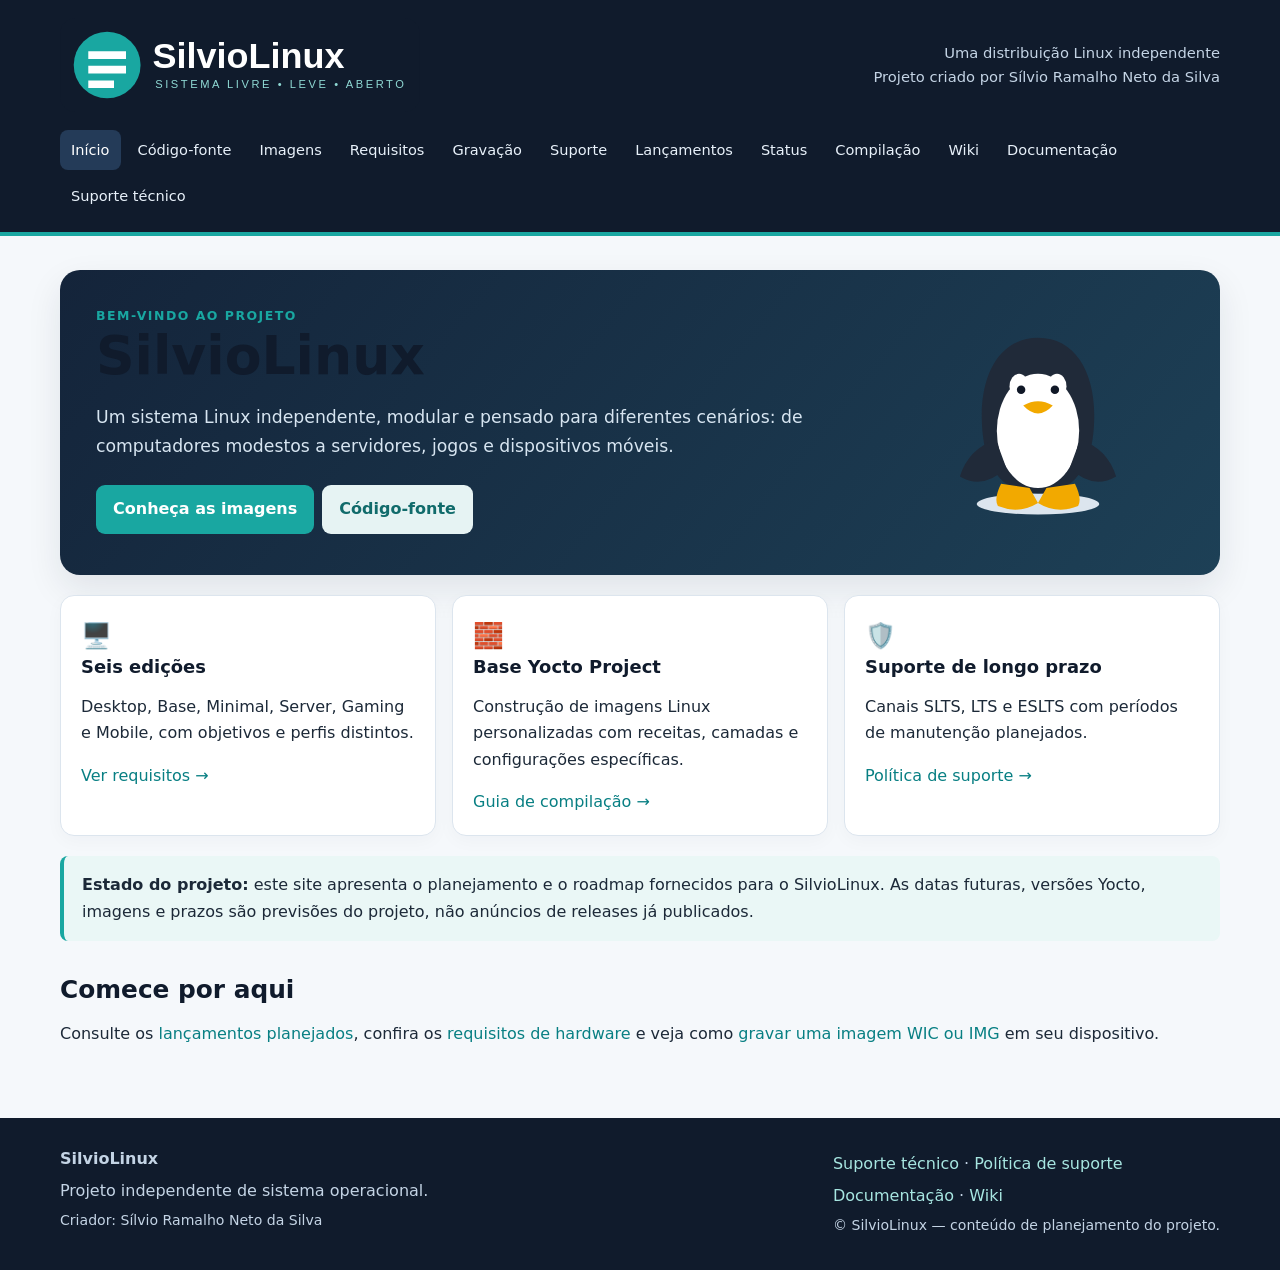
==== commit 6589a4b3: "Add files via upload" ====
--- a/index.html
+++ b/index.html
@@ -1,8 +1,28 @@
 <!doctype html>
-<html lang="pt-BR"><head><meta charset="utf-8"><meta name="viewport" content="width=device-width,initial-scale=1"><meta name="description" content="Site oficial do projeto SilvioLinux."><title>Início | SilvioLinux</title><link rel="icon" type="image/svg+xml" href="favicon.svg"><link rel="stylesheet" href="style.css"></head>
-<body><header><div class="container head"><a class="brand" href="index.html"><img src="assets/logo-silviolinux.svg" alt="SilvioLinux — logo SL com o mascote Tux"></a><nav aria-label="Navegação principal"><a href="index.html">Início</a><a href="download_sourcecode.html">Código-fonte</a><a href="changelog.html">Lançamentos</a><a href="requirements.html">Requisitos</a><a href="download_images_precompileds.html">Imagens</a><a href="compilation_guide.html">Compilação</a><a href="status_silviolinux_versions.html">Status</a><a href="wiki.html">Wiki</a><a href="docs.html">Documentação</a></nav></div></header>
-<main class="container">
-<div class="hero"><div><div class="eyebrow">Sistema Linux • Projeto independente</div><h1>Seu sistema.<br><span style="color:var(--blue)">Sua liberdade.</span></h1><p class="lead">Conheça o SilvioLinux: uma distribuição planejada com foco em personalização, sistemas embarcados e suporte a hardware clássico, construída sobre o ecossistema do Yocto Project.</p><div class="actions"><a class="btn" href="download_images_precompileds.html">Ver imagens pré-compiladas</a><a class="btn secondary" href="https://github.com/silvionetoes627/meta-silviolinux/releases">Todos os lançamentos no GitHub</a></div><p class="small">Primeiro lançamento planejado: SilvioLinux 1 LTS “Aurora” — 30 de junho de 2028.</p></div><div class="hero-art"><img src="assets/logo-silviolinux.svg" alt="Logo do SilvioLinux com símbolo SL e Tux"><p class="small">SL • SilvioLinux</p></div></div>
-<section><div class="section-intro"><div class="eyebrow">Conheça o projeto</div><h2>Um roadmap de longo prazo</h2><p>O planejamento abaixo organiza 70 versões, com ciclos LTS de quatro anos e versões Non-LTS com sete meses de manutenção planejada. As versões e datas futuras são uma proposta de roadmap, não anúncios oficiais do Yocto Project.</p></div><div class="cards"><article class="card"><div class="tag">Código aberto</div><h3>Meta-layer</h3><p>Repositório de desenvolvimento baseado em OpenEmbedded e Yocto Project.</p><a href="download_sourcecode.html">Obter o código-fonte →</a></article><article class="card"><div class="tag">Ciclo de vida</div><h3>LTS e Non-LTS</h3><p>Quatro anos de suporte LTS e sete meses planejados para versões intermediárias.</p><a href="status_silviolinux_versions.html">Consultar status →</a></article><article class="card"><div class="tag">Documentação</div><h3>Compile e personalize</h3><p>Consulte o guia de compilação, wiki, requisitos e documentação técnica.</p><a href="compilation_guide.html">Começar a compilar →</a></article></div></section>
-<section><h2>Famílias de hardware planejadas</h2><div class="cards"><article class="card"><h3>SilvioLinux 1.0–49.0</h3><p>Público-alvo experimental: Pentium clássico 75 MHz, x86 32-bit, 16 MB RAM. Perfil mínimo sem ambiente gráfico, com serviços reduzidos.</p></article><article class="card"><h3>SilvioLinux 50.0–70.0</h3><p>Público-alvo experimental: Pentium II 300 MHz, x86 32-bit, 128 MB RAM. Perfil leve com console e possibilidade de interface gráfica muito enxuta.</p></article><article class="card"><h3>Base Yocto</h3><p>As versões de base listadas são a proposta de numeração do roadmap SilvioLinux. Confirme a disponibilidade real de cada release upstream antes de iniciar a integração.</p></article></div></section>
-<section><h2>Próxima versão planejada</h2><div class="card"><div class="tag">1.0 • LTS</div><h3>Aurora — Yocto 7.0</h3><p>30/06/2028 · EOL planejado: 30/06/2032.</p><a class="btn" href="changelog.html">Ver roadmap completo</a></div></section></main><footer><div class="container foot"><div><strong>SilvioLinux</strong><br><span class="small">Projeto comunitário independente • Português (Brasil)</span></div><div class="small">Site demonstrativo — datas futuras e roadmap são projeções do projeto.<br>Yocto Project é uma marca registrada de seus respectivos titulares.</div></div></footer></body></html>+<html lang="pt-BR">
+<head>
+<meta charset="utf-8">
+<meta name="viewport" content="width=device-width, initial-scale=1">
+<meta name="description" content="Site oficial do SilvioLinux — sistema Linux livre, leve e personalizável.">
+<meta name="theme-color" content="#101b2c">
+<title>Início | SilvioLinux</title>
+<link rel="icon" type="image/svg+xml" href="assets/favicon.svg">
+<link rel="stylesheet" href="assets/style.css">
+</head>
+<body>
+<header><div class="wrap">
+<div class="top"><a class="brand" href="index.html"><img src="assets/silviolinux-logo.svg" alt="SilvioLinux — SL"></a><div class="tagline">Uma distribuição Linux independente<br>Projeto criado por Sílvio Ramalho Neto da Silva</div></div>
+<nav class="nav"><a class="active" href="index.html">Início</a><a class="" href="download_sourcecode.html">Código-fonte</a><a class="" href="download_images_precompileds.html">Imagens</a><a class="" href="requirements.html">Requisitos</a><a class="" href="write.html">Gravação</a><a class="" href="support.html">Suporte</a><a class="" href="changelog.html">Lançamentos</a><a class="" href="status_silviolinux_versions.html">Status</a><a class="" href="compilation_guide.html">Compilação</a><a class="" href="wiki.html">Wiki</a><a class="" href="docs.html">Documentação</a><a class="" href="technical_support.html">Suporte técnico</a></nav>
+</div></header>
+<main class="wrap">
+<section class="hero"><div><div class="eyebrow">Bem-vindo ao projeto</div><h1>SilvioLinux</h1><p>Um sistema Linux independente, modular e pensado para diferentes cenários: de computadores modestos a servidores, jogos e dispositivos móveis.</p><div class="actions"><a class="btn" href="download_images_precompileds.html">Conheça as imagens</a><a class="btn secondary" href="download_sourcecode.html">Código-fonte</a></div></div><img src="assets/tux-silvio.svg" alt="Mascote pinguim do SilvioLinux"></section>
+<div class="grid">
+<article class="card"><div class="icon">🖥️</div><h3>Seis edições</h3><p>Desktop, Base, Minimal, Server, Gaming e Mobile, com objetivos e perfis distintos.</p><a href="requirements.html">Ver requisitos →</a></article>
+<article class="card"><div class="icon">🧱</div><h3>Base Yocto Project</h3><p>Construção de imagens Linux personalizadas com receitas, camadas e configurações específicas.</p><a href="compilation_guide.html">Guia de compilação →</a></article>
+<article class="card"><div class="icon">🛡️</div><h3>Suporte de longo prazo</h3><p>Canais SLTS, LTS e ESLTS com períodos de manutenção planejados.</p><a href="support.html">Política de suporte →</a></article>
+</div>
+<div class="info"><strong>Estado do projeto:</strong> este site apresenta o planejamento e o roadmap fornecidos para o SilvioLinux. As datas futuras, versões Yocto, imagens e prazos são previsões do projeto, não anúncios de releases já publicados.</div>
+<h2>Comece por aqui</h2><p>Consulte os <a href="changelog.html">lançamentos planejados</a>, confira os <a href="requirements.html">requisitos de hardware</a> e veja como <a href="write.html">gravar uma imagem WIC ou IMG</a> em seu dispositivo.</p>
+</main>
+<footer><div class="wrap footer-grid"><div><strong>SilvioLinux</strong><p>Projeto independente de sistema operacional.</p><p class="small">Criador: Sílvio Ramalho Neto da Silva</p></div><div><p><a href="technical_support.html">Suporte técnico</a> · <a href="support.html">Política de suporte</a></p><p><a href="docs.html">Documentação</a> · <a href="wiki.html">Wiki</a></p><p class="small">© SilvioLinux — conteúdo de planejamento do projeto.</p></div></div></footer>
+</body></html>
--- a/assets/style.css
+++ b/assets/style.css
@@ -0,0 +1,22 @@
+
+:root{--navy:#101b2c;--navy2:#172840;--teal:#19a7a1;--mint:#8fd9d4;--ink:#1c2938;--muted:#64748b;--paper:#f5f8fb;--line:#dce5ee;--white:#fff;--gold:#f2a900}
+*{box-sizing:border-box}html{scroll-behavior:smooth}body{margin:0;background:var(--paper);color:var(--ink);font:16px/1.65 system-ui,-apple-system,"Segoe UI",Roboto,Arial,sans-serif}
+a{color:#087f83;text-decoration:none}a:hover{text-decoration:underline}.wrap{width:min(1160px,92%);margin:auto}
+header{background:var(--navy);color:white;border-bottom:4px solid var(--teal)}
+.top{display:flex;align-items:center;justify-content:space-between;gap:24px;padding:18px 0}.brand{display:block;width:min(360px,70vw)}.brand img{display:block;width:100%;height:auto}
+.tagline{color:#c4d4e5;font-size:.92rem;text-align:right}
+.nav{display:flex;flex-wrap:wrap;gap:6px;padding:0 0 16px}.nav a{color:#e8f1fa;padding:8px 11px;border-radius:8px;font-size:.91rem}.nav a:hover,.nav a.active{background:#243b58;color:#fff;text-decoration:none}
+main{padding:34px 0 55px}.hero{display:grid;grid-template-columns:1.45fr .55fr;gap:28px;align-items:center;background:linear-gradient(130deg,#14243a,#1d4056);color:white;padding:36px;border-radius:20px;box-shadow:0 14px 35px #10243a18}
+.hero h1{font-size:clamp(2rem,5vw,3.35rem);line-height:1.1;margin:0 0 16px}.hero p{color:#d7e5f1;font-size:1.08rem}.hero img{width:min(190px,100%);justify-self:center}
+.eyebrow{color:var(--teal);font-weight:800;text-transform:uppercase;letter-spacing:.12em;font-size:.78rem}
+h1,h2,h3{line-height:1.2;color:var(--navy)}h1{font-size:2.35rem;margin:0 0 12px}h2{font-size:1.55rem;margin:34px 0 12px}h3{font-size:1.12rem;margin:0 0 8px}
+.lead{font-size:1.12rem;color:#506176;max-width:850px}.grid{display:grid;grid-template-columns:repeat(auto-fit,minmax(220px,1fr));gap:16px;margin:20px 0}
+.card{background:white;border:1px solid var(--line);border-radius:14px;padding:20px;box-shadow:0 5px 18px #10243a08}.card p:last-child{margin-bottom:0}.card .icon{font-size:1.55rem}
+.btn{display:inline-block;background:var(--teal);color:white;padding:11px 17px;border-radius:9px;font-weight:750;margin:5px 8px 5px 0}.btn:hover{background:#117f7b;color:white;text-decoration:none}.btn.secondary{background:#e6f3f3;color:#116b6b}.btn.dark{background:var(--navy2)}
+.actions{margin-top:20px}.notice{padding:16px 18px;border-left:4px solid var(--gold);background:#fff8e8;border-radius:8px;margin:18px 0}.info{padding:16px 18px;border-left:4px solid var(--teal);background:#eaf7f6;border-radius:8px;margin:18px 0}
+table{width:100%;border-collapse:collapse;background:white;font-size:.92rem}th,td{padding:10px 11px;text-align:left;border-bottom:1px solid var(--line);vertical-align:top}th{background:#eaf0f6;color:var(--navy);position:sticky;top:0}tbody tr:hover{background:#f4fbfb}.table-wrap{overflow-x:auto;border:1px solid var(--line);border-radius:12px;margin:18px 0}
+code,pre{font-family:ui-monospace,SFMono-Regular,Consolas,monospace}code{background:#edf2f7;padding:2px 5px;border-radius:4px}pre{white-space:pre-wrap;overflow-wrap:anywhere;background:#101b2c;color:#e8f1fa;padding:18px;border-radius:12px}
+ul{padding-left:23px}.muted{color:var(--muted)}.pill{display:inline-block;padding:3px 9px;border-radius:999px;background:#e4f4f2;color:#087f83;font-size:.8rem;font-weight:800}
+footer{background:var(--navy);color:#c4d4e5;padding:28px 0}footer a{color:#a7e6e1}footer p{margin:5px 0}.footer-grid{display:flex;justify-content:space-between;gap:20px;flex-wrap:wrap}
+.small{font-size:.88rem}.toc{columns:2}.toc li{break-inside:avoid}
+@media(max-width:720px){.top{align-items:flex-start;flex-direction:column}.tagline{text-align:left}.hero{grid-template-columns:1fr;padding:25px}.hero img{width:125px;grid-row:1}.toc{columns:1}h1{font-size:1.9rem}}
